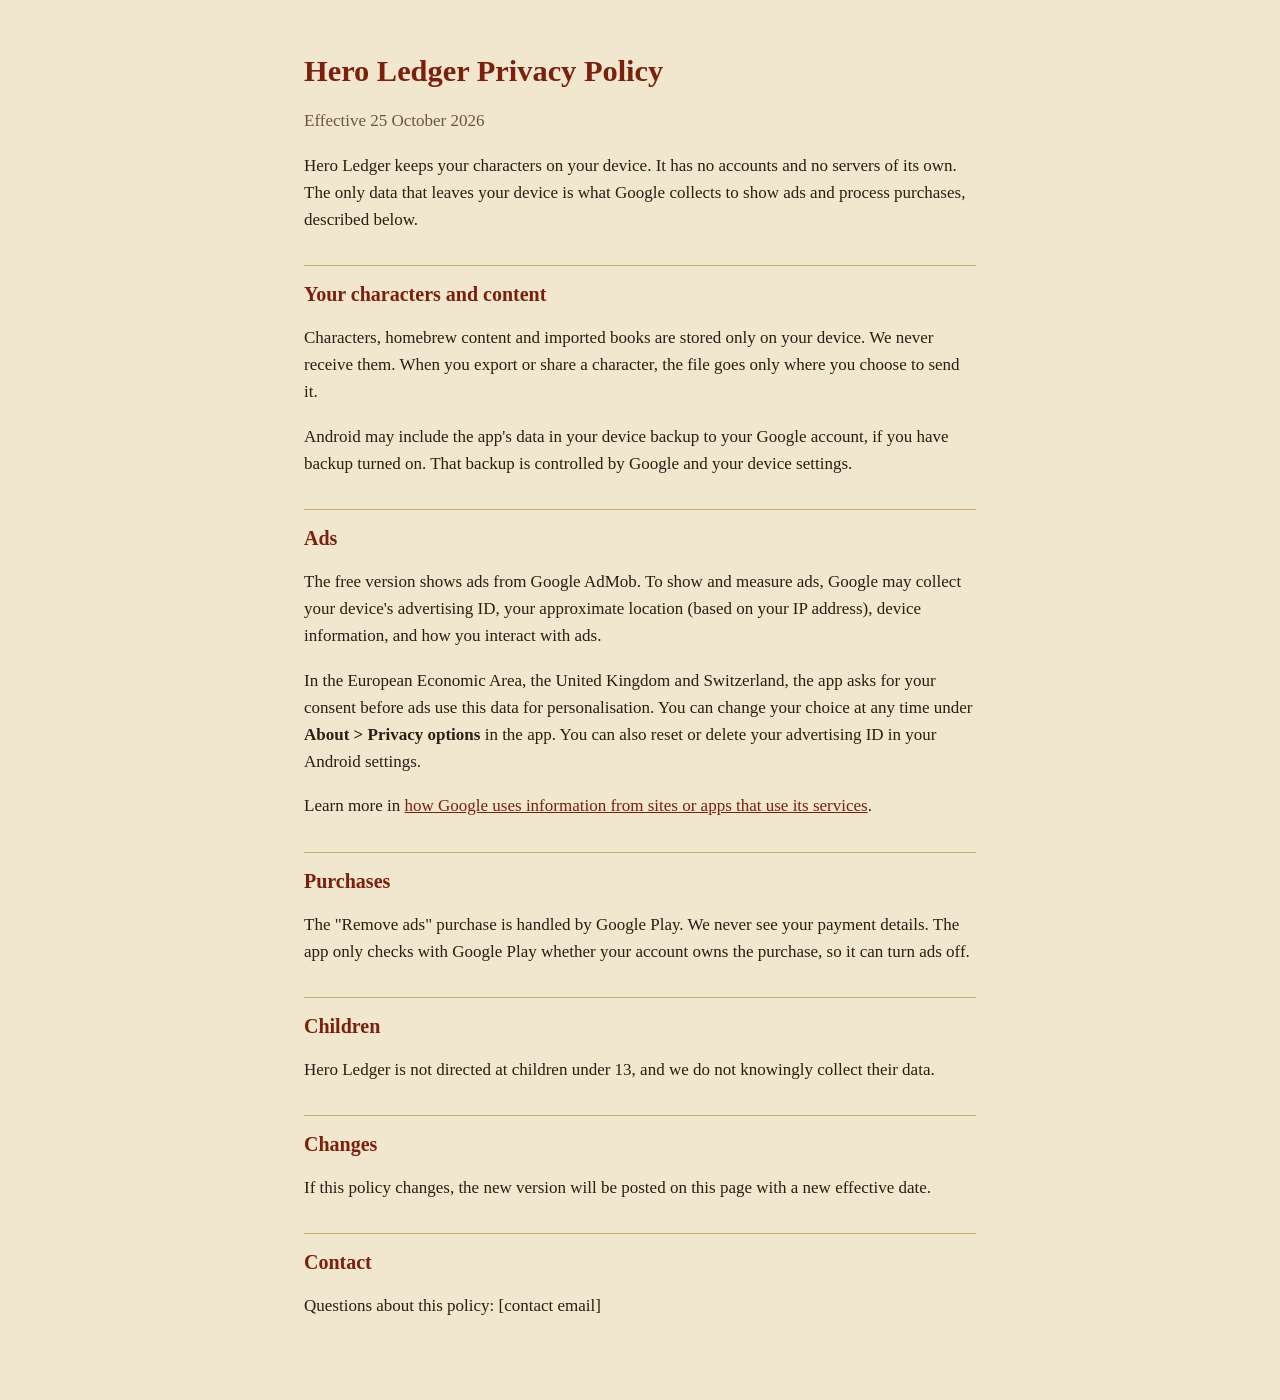
==== hero-ledger/privacy/index.html @ 6f40928e "Add files via upload" ====
<!doctype html>
<html lang="en">
<head>
  <meta charset="utf-8">
  <meta name="viewport" content="width=device-width, initial-scale=1">
  <title>Hero Ledger Privacy Policy</title>
  <link rel="stylesheet" href="/style.css">
</head>
<body>
  <main>
    <h1>Hero Ledger Privacy Policy</h1>
    <p class="muted">Effective 25 October 2026</p>

    <p>Hero Ledger keeps your characters on your device. It has no accounts and no servers of its own. The only data that leaves your device is what Google collects to show ads and process purchases, described below.</p>

    <h2>Your characters and content</h2>
    <p>Characters, homebrew content and imported books are stored only on your device. We never receive them. When you export or share a character, the file goes only where you choose to send it.</p>
    <p>Android may include the app's data in your device backup to your Google account, if you have backup turned on. That backup is controlled by Google and your device settings.</p>

    <h2>Ads</h2>
    <p>The free version shows ads from Google AdMob. To show and measure ads, Google may collect your device's advertising ID, your approximate location (based on your IP address), device information, and how you interact with ads.</p>
    <p>In the European Economic Area, the United Kingdom and Switzerland, the app asks for your consent before ads use this data for personalisation. You can change your choice at any time under <strong>About &gt; Privacy options</strong> in the app. You can also reset or delete your advertising ID in your Android settings.</p>
    <p>Learn more in <a href="https://policies.google.com/technologies/partner-sites">how Google uses information from sites or apps that use its services</a>.</p>

    <h2>Purchases</h2>
    <p>The "Remove ads" purchase is handled by Google Play. We never see your payment details. The app only checks with Google Play whether your account owns the purchase, so it can turn ads off.</p>

    <h2>Children</h2>
    <p>Hero Ledger is not directed at children under 13, and we do not knowingly collect their data.</p>

    <h2>Changes</h2>
    <p>If this policy changes, the new version will be posted on this page with a new effective date.</p>

    <h2>Contact</h2>
    <p>Questions about this policy: [contact email]</p>
  </main>
</body>
</html>
---- style.css ----
/* Colours match the app: parchment and ink in light mode, dark leather in dark mode. */
:root {
  --text: #2B1D12;
  --muted: #6B5640;
  --bg: #F1E6CE;
  --accent: #7A200D;
  --rule: #C9AD6A;
}
@media (prefers-color-scheme: dark) {
  :root {
    --text: #EEE5CE;
    --muted: #BCA988;
    --bg: #1C1714;
    --accent: #E0745A;
    --rule: #8C7340;
  }
}
body {
  margin: 0;
  background: var(--bg);
  color: var(--text);
  font: 17px/1.6 Georgia, 'Times New Roman', serif;
}
main {
  max-width: 42rem;
  margin: 0 auto;
  padding: 2rem 16px 4rem;
}
h1, h2 { color: var(--accent); line-height: 1.25; }
h1 { font-size: 1.9rem; margin-bottom: 0.25rem; }
h2 { font-size: 1.25rem; margin-top: 2rem; padding-top: 1rem; border-top: 1px solid var(--rule); }
a { color: var(--accent); }
.muted { color: var(--muted); }
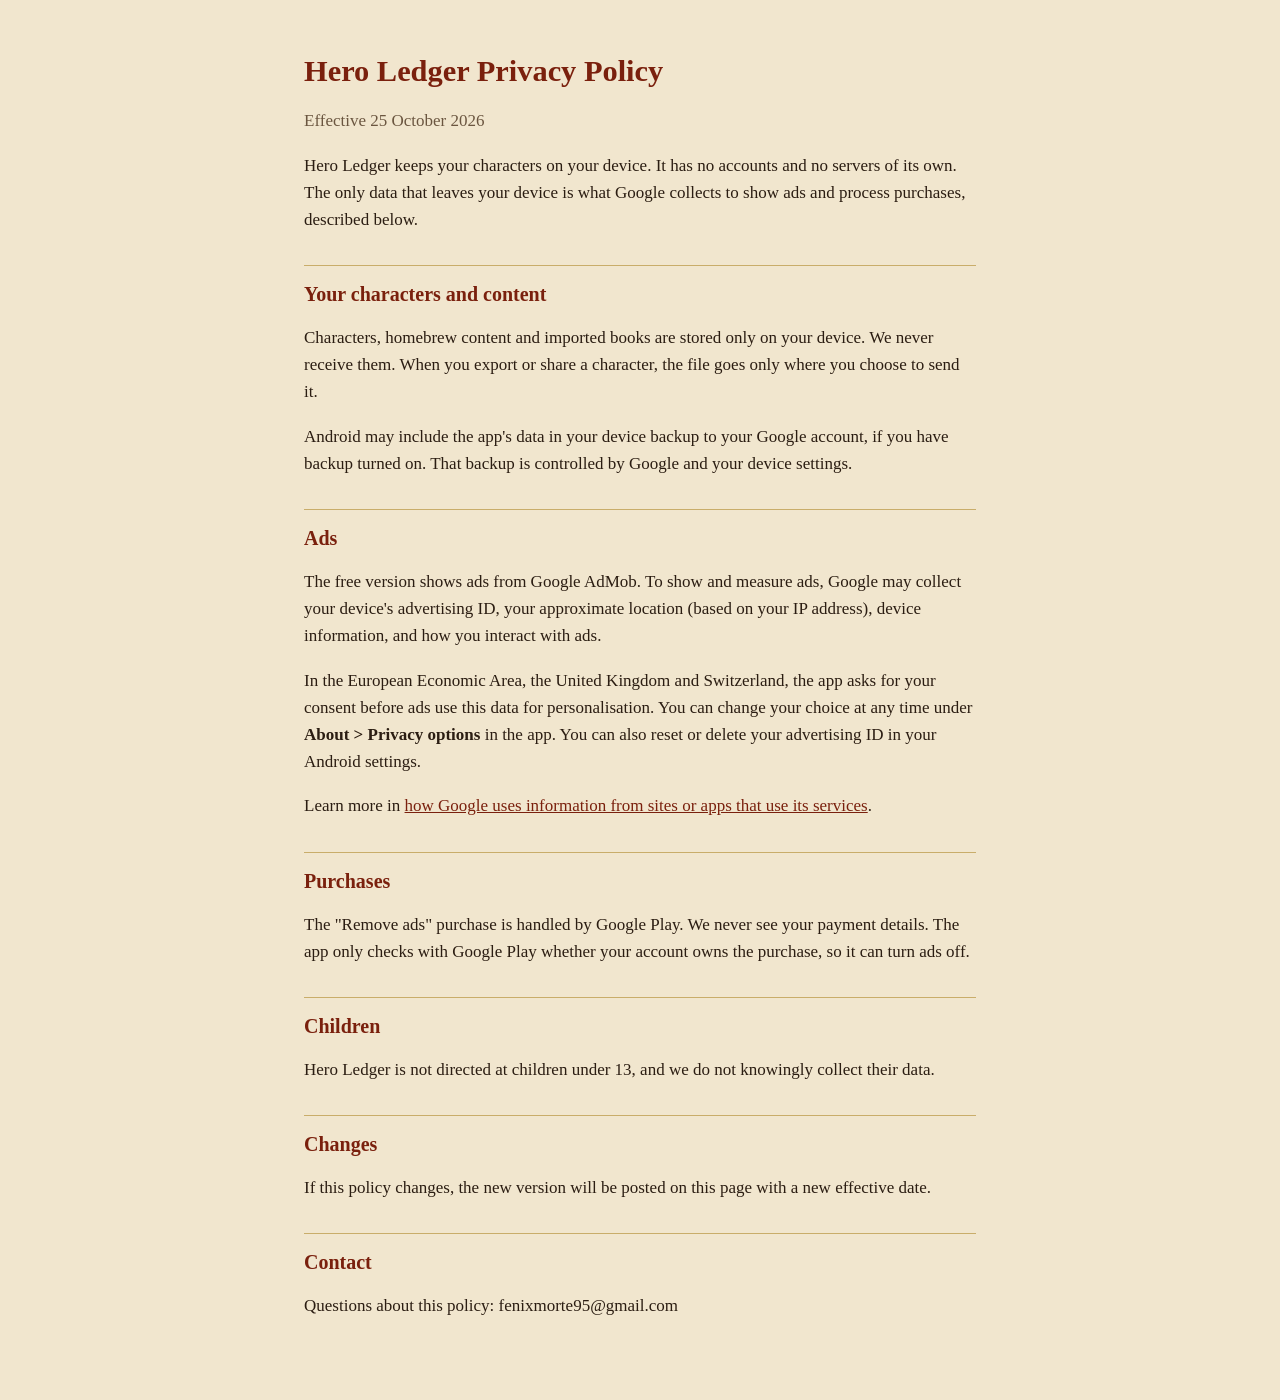
==== commit 07062a10: "Update index.html" ====
--- a/hero-ledger/privacy/index.html
+++ b/hero-ledger/privacy/index.html
@@ -32,7 +32,7 @@
     <p>If this policy changes, the new version will be posted on this page with a new effective date.</p>
 
     <h2>Contact</h2>
-    <p>Questions about this policy: [contact email]</p>
+    <p>Questions about this policy: fenixmorte95@gmail.com</p>
   </main>
 </body>
 </html>
